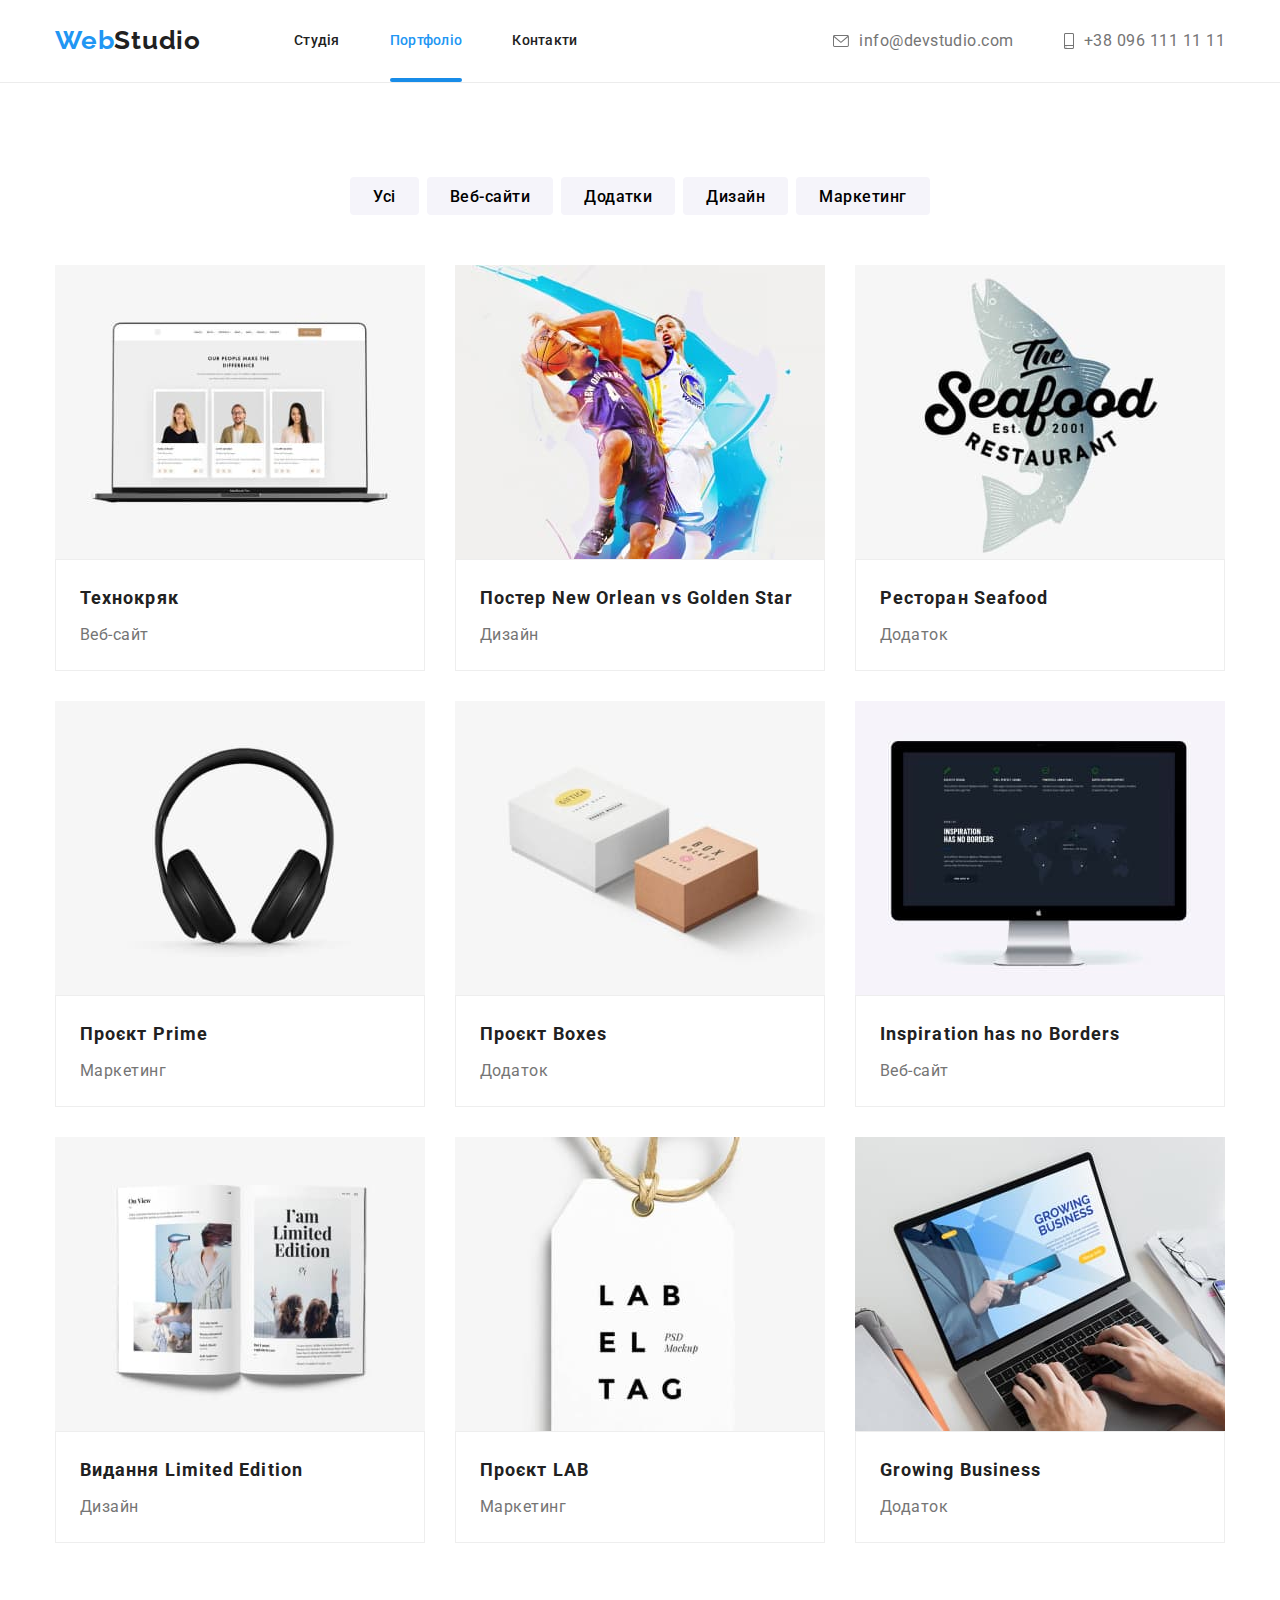
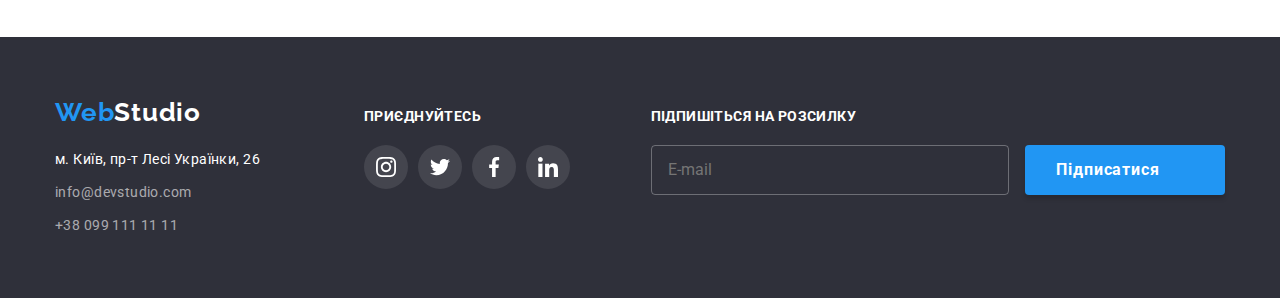
==== portfolio.html @ 950c4575 "Initial commit" ====
<!DOCTYPE html>
<html lang="uk">
<head>
    <meta charset="UTF-8">
    <meta http-equiv="X-UA-Compatible" content="IE=edge">
    <meta name="viewport" content="width=device-width, initial-scale=1.0">
    <title>Портфоліо</title>
    <link rel="preconnect" href="https://fonts.googleapis.com">
    <link rel="preconnect" href="https://fonts.gstatic.com" crossorigin>
    <link href="https://fonts.googleapis.com/css2?family=Raleway:wght@700&family=Roboto:wght@400;500;700;900&display=swap" rel="stylesheet">
    <link rel="stylesheet" href="https://cdn.jsdelivr.net/npm/modern-normalize@1.1.0/modern-normalize.min.css">
    <link rel="stylesheet" href="./styles/style.css">
</head>
<body>

 <!------------------------------------ Шапка сайта --------------------------->
 
  <header class="head-header">
    <div class="container page-header-container">
    <nav class="site-nav">
        <a lang="en" href="./index.html " class="logo link"><span class="web-logo">Web</span>Studio</a>
        <ul class="page-header-container link-hover">
            <li class="menu-item"><a href="./index.html" class="link">Cтудія</a></li>
            <li class="menu-item"><a href="./portfolio.html" class="link current header-link">Портфоліо</a></li>
            <li class="menu-item"><a href="" class="link">Контакти</a></li>
        </ul>
    </nav>
        <ul class="site-address">
            <li class="menu-address"><a class="nav-link link" href="mailto:info@devstudio.com">
            <svg class="address-link-icon" width="16px" height="12px" >
                <use href="./images/sprite.svg#icon-envelope" class="address-img">
                </use>
            </svg> info@devstudio.com
        </a>
            </li>
            <li class="menu-address"><a class="nav-link link" href="tel:+380961111111"><svg class="smartphone-link-icon" width="10px" height="16px" >
                <use href="./images/sprite.svg#icon-smartphone" class="address-img">
                </use>
            </svg>+38 096 111 11 11</a>
        </li>
        </ul>
    </div> 
    </header>
  
  <!----------------------------------- Main panel --------------------------->
<main>
  <section class="section">
  <div class="container">
  <h1 class="visually-hidden">Портфоліо</h1>
  <ul class="button-nav">
    <li>
      <button type="button" class="active-button button-portfolio">Усі</button>
    </li>
    <li>
      <button type="button" class="active-button button-portfolio">Веб-сайти</button>
    </li>
    <li>
      <button type="button" class="active-button button-portfolio">Додатки</button>
    </li>
    <li>
      <button type="button" class="active-button button-portfolio">Дизайн</button>
    </li>
    <li>
      <button type="button" class="active-button button-portfolio">Маркетинг</button>
    </li>
  </ul>
</div>

  <!------------------------------- Main photo ------------------------------>

  <h2 class="visually-hidden">Приклади робіт</h2>
  <div class="container">
  <ul class="main-portfolio">
    <li class="portfolio-item">
      <a href="" class="link portfolio-boks-link">
      <div class="portfolio-wrapper">
      <img src="./images/image/tehnokriak.jpg" alt="сайт" width="370">
      <p class="overlay-portfolio text-overlay">Ресурс пропонує комплексні пропозиції з різним рівнем функціоналу та сервісів. Все це дозволить відвідувачу отримати вичерпні відомості про компанію чи приватну особу.</p>
    </div>
     <div class="portfolio-text-block"> 
      <h3 class="caption-portfolio">Технокряк</h3>
      <p class="paragraph-portfolio">Веб-сайт</p>
    </div>
  </a>
    </li>
    <li class="portfolio-item">
      <a href="" class="link portfolio-boks-link">
      <div class="portfolio-wrapper">
      <img src="./images/image/poster.jpg" alt="постер" width="370">
      <p class="overlay-portfolio text-overlay">Ресурс пропонує комплексні пропозиції з різним рівнем функціоналу та сервісів. Все це дозволить відвідувачу отримати вичерпні відомості про компанію чи приватну особу.</p>
      </div>
      <div class="portfolio-text-block">
      <h3 class="caption-portfolio">Постер New Orlean vs Golden Star</h3>
      <p class="paragraph-portfolio">Дизайн</p>
      </div>
    </a>
    </li>
    <li class="portfolio-item">
      <a href="" class="link portfolio-boks-link">
        <div class="portfolio-wrapper">
      <img src="./images/image/restoran.jpg" alt="баннер ресторану" width="370">
      <p class="overlay-portfolio text-overlay">Ресурс пропонує комплексні пропозиції з різним рівнем функціоналу та сервісів. Все це дозволить відвідувачу отримати вичерпні відомості про компанію чи приватну особу.</p>
    </div>
      <div class="portfolio-text-block">
      <h3 class="caption-portfolio">Ресторан Seafood</h3>
      <p class="paragraph-portfolio">Додаток</p>
      </div>
    </a>
    </li>
    <li class="portfolio-item">
      <a href="" class="link portfolio-boks-link">
        <div class="portfolio-wrapper">
      <img src="./images/image/prime.jpg" alt="навушники" width="370">
      <p class="overlay-portfolio text-overlay">Ресурс пропонує комплексні пропозиції з різним рівнем функціоналу та сервісів. Все це дозволить відвідувачу отримати вичерпні відомості про компанію чи приватну особу.</p>
    </div>
      <div class="portfolio-text-block">
      <h3 class="caption-portfolio">Проєкт Prime</h3>
      <p class="paragraph-portfolio">Маркетинг</p>
      </div>
    </a>
    </li>
    <li class="portfolio-item">
      <a href="" class="link portfolio-boks-link">
        <div class="portfolio-wrapper">
      <img src="./images/image/boxes.jpg" alt="коробки" width="370">
      <p class="overlay-portfolio text-overlay">Ресурс пропонує комплексні пропозиції з різним рівнем функціоналу та сервісів. Все це дозволить відвідувачу отримати вичерпні відомості про компанію чи приватну особу.</p>
    </div>
      <div class="portfolio-text-block">
      <h3 class="caption-portfolio">Проєкт Boxes</h3>
      <p class="paragraph-portfolio">Додаток</p>
      </div>
    </a>
    </li>
    <li class="portfolio-item">
      <a href="" class="link portfolio-boks-link">
        <div class="portfolio-wrapper">
      <img src="./images/image/borders.jpg" alt="монітор" width="370">
      <p class="overlay-portfolio text-overlay">Ресурс пропонує комплексні пропозиції з різним рівнем функціоналу та сервісів. Все це дозволить відвідувачу отримати вичерпні відомості про компанію чи приватну особу.</p>
    </div>
      <div class="portfolio-text-block">
      <h3 class="caption-portfolio">Inspiration has no Borders</h3>
      <p class="paragraph-portfolio">Веб-сайт</p>
      </div>
    </a>
    </li>
    <li class="portfolio-item">
      <a href="" class="link portfolio-boks-link">
        <div class="portfolio-wrapper">
      <img src="./images/image/limited.jpg" alt="книга" width="370">
      <p class="overlay-portfolio text-overlay">Ресурс пропонує комплексні пропозиції з різним рівнем функціоналу та сервісів. Все це дозволить відвідувачу отримати вичерпні відомості про компанію чи приватну особу.</p>
    </div>
      <div class="portfolio-text-block">
      <h3 class="caption-portfolio">Видання Limited Edition</h3>
      <p class="paragraph-portfolio">Дизайн</p>
      </div>
    </a>
    </li>
    <li class="portfolio-item">
      <a href="" class="link portfolio-boks-link">
        <div class="portfolio-wrapper">
      <img src="./images/image/lab.jpg" alt="бірка" width="370">
      <p class="overlay-portfolio text-overlay">Ресурс пропонує комплексні пропозиції з різним рівнем функціоналу та сервісів. Все це дозволить відвідувачу отримати вичерпні відомості про компанію чи приватну особу.</p>
    </div>
      <div class="portfolio-text-block">
      <h3 class="caption-portfolio">Проєкт LAB</h3>
      <p class="paragraph-portfolio">Маркетинг</p>
      </div>
    </a>
    </li>
    <li class="portfolio-item">
      <a href="" class="link portfolio-boks-link">
        <div class="portfolio-wrapper">
      <img src="./images/image/busnes.jpg" alt="ноутбук" width="370">
      <p class="overlay-portfolio text-overlay">Ресурс пропонує комплексні пропозиції з різним рівнем функціоналу та сервісів. Все це дозволить відвідувачу отримати вичерпні відомості про компанію чи приватну особу.</p>
    </div>
      <div class="portfolio-text-block">
      <h3 class="caption-portfolio">Growing Business</h3>
      <p class="paragraph-portfolio">Додаток</p>
      </div>
    </a>
    </li>
  </ul>
</div>

</section>
</main>

    <!---------------------------------- Адресс -------------------------------->

<footer class="footer">
      <div class="container box-web">
      <div>
          <div class="logo-footer">
          <a lang="en" href="./index.html" class="logo link"><span class="web-logo">Web</span><span class="web-logo-foot">Studio</span></a>
          </div>
          <address class="address-nav site-address-foot">
          <ul class="site-address-foot">
          <li class="link-margin"><a href="https://goo.gl/maps/dq6vSJGT3PLLCz8e8" class="link footer-address" target="_blank" rel="noopener noreferrer nofollow"><p class="address-link">м. Київ, пр-т Лесі Українки, 26</p></a></li>
          <li class="link-margin"><a href="mailto:info@devstudio.com" class="footer-address link">info@devstudio.com</a></li>
          <li class="link-margin"><a href="tel:+380991111111" class="footer-address link tel">+38 099 111 11 11</a></li>
          </ul>
          </address>
      </div>
      <div class="footer-links">
          <b class="text-address">Приєднуйтесь</b>
          <ul class="social-list-address list">
              <li class="">
          <a href="" class="social-list-item">
          <svg lang="en" aria-label="instagram icon" class="social-list-icon-footer">
              <use href="./images/sprite.svg#icon-instagram" class="logo-img-team"></use>
          </svg>
          </a>
              </li>
              <li class="">
                  <a href="" class="social-list-item">
          <svg lang="en" aria-label="twitter icon" class="social-list-icon-footer">
              <use href="./images/sprite.svg#icon-twitter" class="logo-img-team"></use>
          </svg>
          </a>
              </li>
              <li class="">
                  <a href="" class="social-list-item">
          <svg lang="en" aria-label="facebook icon" class="social-list-icon-footer">
              <use href="./images/sprite.svg#icon-facebook" class="logo-img-team"></use>
          </svg>
          </a>
              </li>
              <li class="">
                  <a href="" class="social-list-item">
          <svg lang="en" aria-label="linkedin icon" class="social-list-icon-footer">
              <use href="./images/sprite.svg#icon-linkedin" class="logo-img-team"></use>
          </svg>
          </a>
              </li>
          </ul>
      </div>
      <div class="footer-form-div">
        <form class="footer-form">
            <b class="text-address">Підпишіться на розсилку</b>
            <div class="button-foot-icon">
                <label>
                    <input class="footer-input" type="email" placeholder="E-mail" required>
                </label>
                <button class="button-foot-submit" type="submit">Підписатися
                <svg class="telegram-icon" width="24px" height="24px">
                    <use href="./images/sprite.svg#icon-icon-send"></use>
                </svg>
                </button>
            </div>  
        </form>
      </div>
      </div>
</footer>
</body>
</html>
---- styles/style.css ----
:root {
    --primary-text-color: #212121 ;
    --title-text-color: #212121;
    --secondary-text-color: #757575;
    --acent-color: #2196F3;
    --primary-white-color: #FFFFFF;
    --primary-bg-color: #2F303A;
    --secondary-bg-color: #F5F4FA;
    --main-bg-color: #FFFFFF;
    --button-main-color: #188CE8;
    --logo-main-color: black;
    --line-bg-color: #ECECEC;
    --timing-animation: cubic-bezier(0.4, 0, 0.2, 1);
}
html {
    box-sizing: border-box;
}
*, *::before, *::after {
    box-sizing: inherit;
}
body {
    font-family: 'Roboto', sans-serif;
    /* font-size: 14px; */
    letter-spacing: 0.03em;
    background-color: var(--primary-white-color);
    color: var(--primary-text-color) ;
}
h1, h2, h3, h4, p {
    margin-top: 0;
    margin-bottom: 0;
}
ul, ol {
    margin-top: 0;
    margin-bottom: 0;
    margin-left: 0;  
    padding-inline-start: 0;
}

img {
    display: block;
}
button {cursor: pointer;
    opacity: 1;
    visibility: visible;
    pointer-events: auto;
}

.logo {
    color: var(--logo-main-color);
    font-family: 'Raleway';
    font-weight: 700;
    font-size: 26px;
    line-height: 1.19;
    letter-spacing: 0.03em;
    margin-right: 93px;
    padding-top: 24px;
    padding-bottom: 25px;
}
.web-logo {
    color: var(--acent-color);
}
/*============================ Разметка сайта ============================*/
.container {
    margin-left: auto;
    margin-right: auto;
    width: 1200px;
    padding-left: 15px;
    padding-right: 15px;
}
.page-header-container {
    display: flex;
    align-items: center;
    gap: 50px;
}
.page-header-bg {
    background-color: var(--primary-white-color);
}

.menu-item {
    display: flex;
    position: relative;
    color: var(--primary-text-color);
    font-weight: 500;
    font-size: 14px;
    line-height: 1.14;
    letter-spacing: 0.02em;
    align-items: center;
    margin-left: auto;

}
.menu-item .link {
    padding-top: 32px;
    padding-bottom: 32px;
}

/*============================ Навигация сайта ============================*/
.site-nav a
{
color: var(--primary-text-color);
}
.site-nav {
    display: flex;
}
.site-address {
    display: flex;
    column-gap: 50px;
    margin-left: auto;
}
.site-address-foot {
    display: inline-block;
    margin-left: auto;
    padding-left: auto; 

}
.site-nav .link.current {
color: var(--acent-color);
}
.site-address a 
{ color: var(--secondary-text-color);}

.header-link::after {
    content: '';
    position: absolute;
   bottom: -1px;
   left: 0;
   display: block;
   width: 100%;
   height: 4px;
    background-color: #188CE8;
    border-radius: 2px;
}

.link-hover .link:hover, 
.link-hover .link:focus 
{
    color: var(--acent-color);
    transition: 250ms var(--timing-animation);
}


.site-address .link:hover,
.site-address .link:focus
{
    color: var(--acent-color);
    transition: 250ms var(--timing-animation);
}

.footer-address:hover,
.footer-address:focus {
    color: var(--acent-color);
    transition: 250ms var(--timing-animation);
}

.address a
{
color: var(--primary-text-color);
}

ul {list-style: none;}
.link {text-decoration: none;}

.menu-address .link {
    display: flex;
    padding-top: 32px;
    padding-bottom: 32px;
}
.head-header {
    border-bottom: 1px solid #ECECEC;
}
/*============================ Кнопки ============================*/
.modal-button {
    font-family: 'Roboto';
    font-weight: 700;
    font-size: 16px;
    line-height: 1.87;
    display: inline-block;
    min-width: 216px;
    margin-top: 30px;
    padding: 10px 32px;
    align-items: center;
    text-align: center;
    letter-spacing: 0.06em;
    color: var(--primary-white-color);
    background-color: var(--acent-color);
    box-shadow: 0px 4px 4px rgba(0, 0, 0, 0.15);
    border-radius: 4px;
    border: 1px solid transparent;
}
.modal-button:hover,
.modal-button:focus {
    background-color: var(--button-main-color);
    transition: 250ms var(--timing-animation);
}
.active-button {
    font-family: 'Roboto';
    font-weight: 500;
    font-size: 16px;
    line-height: 1.62;
    text-align: center;
    letter-spacing: 0.03em;
    padding: 6px 22px;
    max-height: 38px;
    left: 846px;
    top: 174px;
    background: var(--secondary-bg-color);
    border-radius: 4px;
    border: 1px solid transparent;
    }
.button-portfolio:hover ,
.button-portfolio:focus {
    box-shadow: 0px 2px 2px 0px rgba(0, 0, 0, 0.12), 0px 1px 2px 0px rgba(0, 0, 0, 0.08);
    
    
    transition: 250ms var(--timing-animation);
}

.active-button:hover,
.active-button:focus {
    background-color: var(--acent-color);
    color: var(--primary-white-color);
    transition: 250ms var(--timing-animation);
}
.button-nav {
    display: flex;
    gap: 8px;
    justify-content: center;
    margin-bottom: 50px;
}

/*============================ main ============================*/
.main-text {
    width: 696px;
    margin-left: auto;
    margin-right: auto;
    font-weight: 900;
    font-size: 44px;
    line-height: 1.36;
    text-align: center;
    letter-spacing: 0.06em;
    text-transform: uppercase;
    color: var(--primary-white-color);
}
.overlay {
    max-width: 1600px;
    height: 600px;
    margin-left: auto;
    margin-right: auto;
    background-color: var(--primary-bg-color);
    background-image: linear-gradient( to right, rgba(47, 48, 58, 0.4), rgba(47, 48, 58, 0.4)), url(../images/imghead.jpg);
    background-repeat: no-repeat;
    background-position: center;
    background-size: cover;
}
.list-item::before {
    display: block;
    content: '';
    height: 120px;
    background-color: var(--secondary-bg-color);
    background-size: contain;
    background-repeat: no-repeat;
    background-position: center;
    margin-bottom: 30px;
    background-size: 70px, 70px;
}
.list-item:nth-child(1)::before {
    background-image: url(../images/antenna.svg);
}
.list-item:nth-child(2)::before {
    background-image: url(../images/Vector.svg);
}
.list-item:nth-child(3)::before {
    background-image: url(../images/diagram.svg);
}
.list-item:nth-child(4)::before {
    background-image: url(../images/astronaut.svg);
}

.icon-clients {
    display: flex;
    gap: 30px;
}
.clients-block-link {
    display: flex;
    width: 170px;
    height: 92px;
    border-radius: 4px;
    align-items: center;
    justify-content: center;
    width: 100%;
    height: 100%;
    fill: #AFB1B8;
}

.clients-block {
    display: flex;
    align-items: center;
    justify-content: center;
    width: 170px;
    height: 92px;
    border: 1px solid #AFB1B8;
    border-radius: 4px;
    transition: border-color 250ms var(--timing-animation);

}
.social-list-item:hover,
.social-list-item:focus {
    background-color: var(--acent-color);
    transition: 250ms var(--timing-animation);
}
/*============================ icon ============================*/
.social-list {
    display: flex;
    justify-content: center;
    column-gap: 10px;
    margin-bottom: 30px;
}
.social-list-link {
    display: flex;
    align-items: center;
    justify-content: center;
    width: 44px;
    height: 44px;
    border-radius: 50%;
}
.social-list-item {
    display: flex;
    align-items: center;
    justify-content: center;
    width: 44px;
    height: 44px;
    border-radius: 50%;
    background-color: rgba(255, 255, 255, 0.1);
}
.social-list-icon {
   width: 20px;
   height: 20px;  
   fill: #AFB1B8;
}
.social-list-icon-footer {
    width: 20px;
   height: 20px;  
   fill: var(--primary-white-color);
}
.social-list-address {
    display: flex;
    justify-content: center;
    column-gap: 10px;
}

.social-list-link:hover,
.social-list-link:focus {
    background-color: var(--acent-color);
    transition: 250ms var(--timing-animation);
}
.social-list-link:hover .social-list-icon,
.social-list-link:focus .social-list-icon {
    fill: var(--primary-white-color);
    transition: 250ms var(--timing-animation);
}
.clients-block-link:hover .clients-block-icon,
.clients-block-link:focus .clients-block-icon {
    fill: var(--acent-color);
    transition: 250ms var(--timing-animation);
}
.clients-block:hover,
.clients-block:focus {
    border-color: var(--acent-color);
    transition: 250ms var(--timing-animation);
}
.nav-link {
    display: flex;
    align-items: center;
    color: #757575;  
}
.address-link-icon {
    width: 16px;
    height: 12px;
    margin-right: 10px;
    fill: currentColor;
    }
.smartphone-link-icon {
    width: 10px;
    height: 16px;
    margin-right: 10px;
    fill: currentColor; 
}
.footer-links {
    margin-left: 70px;
}
.text-address {
    color: var(--primary-white-color);
    line-height: 16.41px;
    font-size: 14px;
    display: block;
    letter-spacing: 0.03em;
    text-transform: uppercase;
    margin-bottom: 20px;
}
.box-web {
    display: flex;
    align-items: baseline;
}
/* ============================ */
.main-header {
    text-align: center;
    background-color: var(--primary-bg-color);
    padding-top: 200px;
    padding-bottom: 200px;
}

.main-work {
    font-size: 36px;
    line-height: 1.16;
    text-align: center;
    letter-spacing: 0.03em;
    color: var(--primary-text-color);
    margin-bottom: 50px;
}
.section {
    padding-top: 94px;
    padding-bottom: 94px;
}
.working-section {
    padding-top: 0px;
}


/*============================ Преимущества / Portfolio ============================*/
.visually-hidden {
    position: absolute;
      white-space: nowrap;
      width: 1px;
      height: 1px;
      overflow: hidden;
      border: 0;
      padding: 0;
      clip: rect(0 0 0 0);
      clip-path: inset(50%);
      margin: -1px;
  }
.caption-main {
    font-weight: 700;
    font-size: 14px;
    line-height: 1.14;
    letter-spacing: 0.03em;
    text-transform: uppercase;
    color: var(--primary-text-color);
    margin-bottom: 10px;
}
.caption-portfolio {
    font-weight: 700;
    font-size: 18px;
    line-height: 2;
    letter-spacing: 0.06em;
    color: var(--primary-text-color);
    margin-bottom: 4px;
}
.portfolio-item {
    background: var(--primary-white-color);
}
.portfolio-text-block {
    padding-top: 20px;
    padding-bottom: 20px;
    padding-left: 24px;
    border: 1px solid #EEEEEE;
}
.portfolio-boks-link {
    display: block;
    width: 100%;
}
.portfolio-boks-link:hover ,
.portfolio-boks-link:focus {
    box-shadow: 0px 4px 4px rgba(0, 0, 0, 0.25);
    transition: 250ms cubic-bezier(0.4, 0, 0.2, 1);
}
/*============================ Paragraph ============================*/
.paragraph {
    font-size: 14px;
    line-height: 1.71;
    letter-spacing: 0.03em;
    color: var(--secondary-text-color);
}
.paragraph-team {
    font-size: 16px;
    line-height: 1.18;
    text-align: center;
    letter-spacing: 0.03em;
    color: var(--secondary-text-color);
    margin-bottom: 16px;
    font-weight: 400;
    font-size: 16px;
    line-height: 1.19;
    text-align: center;
}
.paragraph-portfolio {
    font-size: 16px;
    line-height: 1.87;
    letter-spacing: 0.03em;
    color: var(--secondary-text-color);
}
/*============================ team ============================*/
.main-team {
    background-color: var(--secondary-bg-color);   
}
 
.team {
    font-weight: 700;
    font-size: 36px;
    line-height: 1.16;
    text-align: center;
    letter-spacing: 0.03em;
    color: var(--primary-text-color);
    margin-bottom: 50px;
    }
.clients {
    font-weight: 700;
    font-size: 36px;
    line-height: 1.17;
    text-align: center;
    margin-bottom: 50px;
    color: var(--title-text-color);
}

/*============================ Наша команда  ============================*/

.frame-link {
    background: var(--main-bg-color);
    box-shadow: 0px 1px 3px rgba(0, 0, 0, 0.12), 0px 1px 1px rgba(0, 0, 0, 0.14), 0px 2px 1px rgba(0, 0, 0, 0.2);
    border-radius: 0px 0px 4px 4px;
}
    
.team-staff-igor {
    font-weight: 500;
    font-size: 16px;
    line-height: 1.18;
    text-align: center;
    letter-spacing: 0.03em;

    color: var(--primary-text-color);
    background: var(--primary-white-color);
}
.team-item {
    font-weight: 500;
    font-size: 16px;
    line-height: 1.19;
    text-align: center;
    margin-bottom: 10px;
    margin-top: 30px;
    
    color: var(--primary-text-color);
    background: var(--primary-white-color); 
}

/*============================ Футер ============================*/
.logo-footer {
    margin-left: auto;
    padding-inline-start: 0;
    margin-bottom: 20px;
}
.footer {
    background: var(--primary-bg-color);
    padding-top: 60px;
    padding-bottom: 60px;
}
.web-logo-foot {
    color: var(--primary-white-color)
}
.address-link {
    font-size: 14px;
    line-height: 1.71;
    letter-spacing: 0.03em;
    color: var(--primary-white-color);
}
.footer-address {
    display: inline-block;
    font-style: normal;
    font-weight: 400;
    font-size: 14px;
    line-height: 1.71;
    letter-spacing: 0.03em;
    color: rgba(255, 255, 255, 0.6);  
    margin-left: auto;
}
.address {
    margin-left: auto;
    padding-left: 0;
}
.link-margin:not(:last-child) {
    margin-bottom: 9px;

}
 /* ============================ flex ===============================*/
 .team-list {
    display: flex;
    column-gap: 30px;
    justify-content: center;
}
.work-list {
    display: flex;
    column-gap: 30px;
    justify-content: center;
}
.work-list-img {
    position: relative;
}
.work-list-bar {
    display: flex;
    position: absolute;
    justify-content: center;
    align-items: center;
    overflow: hidden;
    transform: translate(-50%);
    bottom: 0;
    left: 50%;
    width: 370px;
    height: 70px;
    background-color: rgba(47, 48, 58, 0.8);
}
.text-address-bar {
    color: var(--primary-white-color);
    line-height: 16.41px;
    font-size: 14px;
    display: block;
    letter-spacing: 0.03em;
    text-transform: uppercase;
    top: 50%;
    left: 50%;
}
.main-flex {
    display: flex;
    column-gap: 30px;
    justify-content: center; 
    flex-basis: calc((100%-90px) / 4);
}
.main-portfolio {
    display: flex;
    flex-wrap: wrap;
    padding-left: 0%;
    flex-basis: calc((100%-180px) / 9);
    gap: 30px;
}

/* animation */
.portfolio-wrapper {
    position: relative;
    overflow: hidden;

}
.overlay-portfolio {
    position: absolute;
    top: 0;
    left: 0;
    width: 100%;
    height: 100%;
    color: var(--primary-white-color);
    background-color: rgba(33, 150, 243, 0.9);
    padding: 10px;
    line-height: 1,2;
    overflow: auto;
    transform: translateY(100%);
    transition: transform 250ms linear;

}
.text-overlay {
    display: block;
    font-size: 18px;
    line-height: 1.55;
    letter-spacing: 0.03em;
    padding-top: 63px;
    padding-left: 24px;
    padding-right: 24px;
}
.portfolio-boks-link:hover .overlay-portfolio,
.portfolio-boks-link:focus .overlay-portfolio {
    transform: translateY(0%);
}
.backdrop {
    position: fixed;
    top: 0;
    left: 0;
    z-index: 100;
    width: 100%;
    height: 100%;
    background-color: rgba(0, 0, 0, 0.2);

    opacity: 1;
    visibility: visible;
    pointer-events: auto;
    transition: opacity 250ms ease, visibility 250ms ease;
}
.modal {
    position: absolute;
    padding: 40px;
    top: 50%;
    left: 50%;
    transform: translate(-50%, -50%);
    width: 528px;
    height: 580px;
    background-color: var(--primary-white-color);
    border-radius: 4px;
    border: 1px rgba(0, 0, 0, 0.1);
    box-shadow: 0px 2px 1px 0px rgba(0, 0, 0, 0.02), 0px 1px 1px 0px rgba(0, 0, 0, 0.14);
}
.modal-close-btn {
    position: absolute;
    top: 8px;
    right: 8px;
    display: flex;
    align-items: center;
    justify-content: center;
    width: 30px;
    height: 30px;
    border-radius: 50%;
    background-color: transparent;
    border: 1px solid rgba(0, 0, 0, 0.1);
    padding: 0;
}
.backdrop.is-hidden {
    opacity: 0;
    visibility: hidden;
    pointer-events: none;
}
.modal-input {
    width: 100%;
    height: 40px;
    border: 1px solid rgba(33, 33, 33, 0.2);
    border-radius: 4px;
    padding-left: 42px;
    transition: 250ms var(--timing-animation);
    cursor: pointer;
}
.modal-input:focus {
    outline: none;
    border-color: var(--acent-color);
}
.modal-input:focus +.icon-position {
    fill: var(--acent-color);
}
.modal-form {
    display: flex;
    flex-direction: column;
}
.modal-button-range {
    text-align: center;
}
.modal-button-data {
    font-family: 'Roboto';
    font-weight: 700;
    font-size: 16px;
    line-height: 1.87;
    display: inline-flex;
    min-width: 200px;
    margin-top: 30px;
    padding: 10px 52px;
    align-items: center;
    justify-content: center;
    letter-spacing: 0.06em;
    color: var(--primary-white-color);
    background-color: var(--acent-color);
    box-shadow: 0px 4px 4px rgba(0, 0, 0, 0.15);
    border-radius: 4px;
    border: 1px solid transparent;
}
.modal-button-data:hover,
.modal-button-data:focus {
    background-color: var(--button-main-color);
    transition: 250ms var(--timing-animation);
}

.contact-form-message {
    display: block;
    width: 100%;
    height: 120px;
    padding: 15px;
    margin-bottom: 20px;
    resize: none;
    outline: none;
    margin: 0;
    border: 1px solid rgba(33, 33, 33, 0.2);
    border-radius: 4px;
    cursor: pointer;
    transition: 250ms var(--timing-animation);
    font-family: Roboto;
    font-size: 12px;
    font-weight: 400;
    line-height: 14px;
    letter-spacing: 0.01em;
    text-align: left;
}
.contact-form-message:focus {
    outline: none;
    border-color: var(--acent-color);
}
.contact-form-message::placeholder {
    font-family: Roboto;
    font-size: 12px;
    font-weight: 400;
    line-height: 14px;
    letter-spacing: 0.01em;
    text-align: left;
    color: rgba(117, 117, 117, 0.5)    
}
.form {
    display: inline-block;
}

.text-form {
    font-family: Roboto;
    font-size: 12px;
    font-weight: 400;
    line-height: 14px;
    letter-spacing: 0.01em;
    text-align: left;
    color: rgba(117, 117, 117, 1);

}
.text-form-name {
display: block;
margin-top: 10px;
margin-bottom: 4px;
}
.form-main-text {
text-align: center;
margin-bottom: 2px;
font-family: Roboto;
font-size: 20px;
font-weight: 700;
line-height: 23px;
letter-spacing: 0.03em;
}
.registr-on {
    display: inline-block;
    font-family: Roboto;
font-size: 14px;
font-weight: 400;
line-height: 24px;
letter-spacing: 0.03em;
text-align: left;
color: rgba(117, 117, 117, 1);
}
.icon-container {
    position: relative;
    display: block;
}
.icon-position {
    position: absolute;
    display: block;
    bottom: 11px;
    left: 14px;
    transition: 250ms var(--timing-animation);
}
.modal-close-icon:hover,
.modal-close-icon:focus {
    fill: var(--acent-color);
    transition: 250ms var(--timing-animation);
}

.footer-input {
    position: relative;
    width: 358px;
    height: 50px;
    border: 1px solid rgba(255, 255, 255, 0.3);
    border-radius: 4px;
    padding-left: 16px;
    transition: 250ms var(--timing-animation);
    cursor: pointer;
    background-color: transparent;
    color: var(--primary-white-color);
}

.footer-input:checked {
    border: none;
}
.button-foot-submit {
    display: inline-flex;
    align-items: center;
    justify-content: center;
    min-width: 200px;
    height: 50px;
    padding: 10px 28px;
    margin-left: 12px;
    fill: currentColor;
    font-weight: 700;
    font-size: 16px;
    line-height: 1.88;
    text-align: center;
    letter-spacing: 0.06em;
    cursor: pointer;
    letter-spacing: 0.06em;
    color: var(--primary-white-color);
    background-color: rgba(33, 150, 243, 1);
    box-shadow: 0px 4px 4px rgba(0, 0, 0, 0.15);
    border-radius: 4px;
    border: 1px solid transparent;
}

.button-foot-submit:hover,
.button-foot-submit:focus {
    background-color: var(--button-main-color);
    transition: 250ms var(--timing-animation);
}
.telegram-icon {
   margin-left: 10px;
}

.footer-form-div {
    margin-left: auto;
    /* justify-content: space-between; */
}
.svg-modal {
    /* display: flex;
    align-items: center;
    justify-content: center; */
    padding-left: 3px;
    padding-top: 4px;
    margin-right: 9px;
    width: 16px;
    height: 15px;
    border: 2px solid #212121;
    border-radius: 3px;
    fill: transparent;
    cursor: pointer;
}
.registr-on-position {
    display: flex;
    align-items: center;
    margin-left: 9px;
    margin-top: 20px;
    font-weight: 400;
    line-height: 1.7;
    color: var(--secondary-text-color);

}
.checkbox {
    position: absolute;
}
.modal-form-own-checkbox {
   display: none;
}
.documents {
font-family: Roboto;
font-size: 14px;
font-weight: 400;
line-height: 24px;
letter-spacing: 0.03em;
text-align: left;
   color: rgba(33, 150, 243, 1);
}
.modal-form-icon {
    /* display: flex;
    align-items: center;
    justify-content: center; */
    fill: var(--primary-white-color);
   
}
.checkbox:checked + .svg-modal {
    background-color: var(--acent-color);
    border: none;
}
.checkbox:checked + .svg-modal .modal-form-own-checkbox {
   border: none;
   display: block;
}
/* .checkbox:focus + .svg-modal  {
    box-shadow: 0 0 0 2px rgba(0, 0, 0, 0.5);
} */
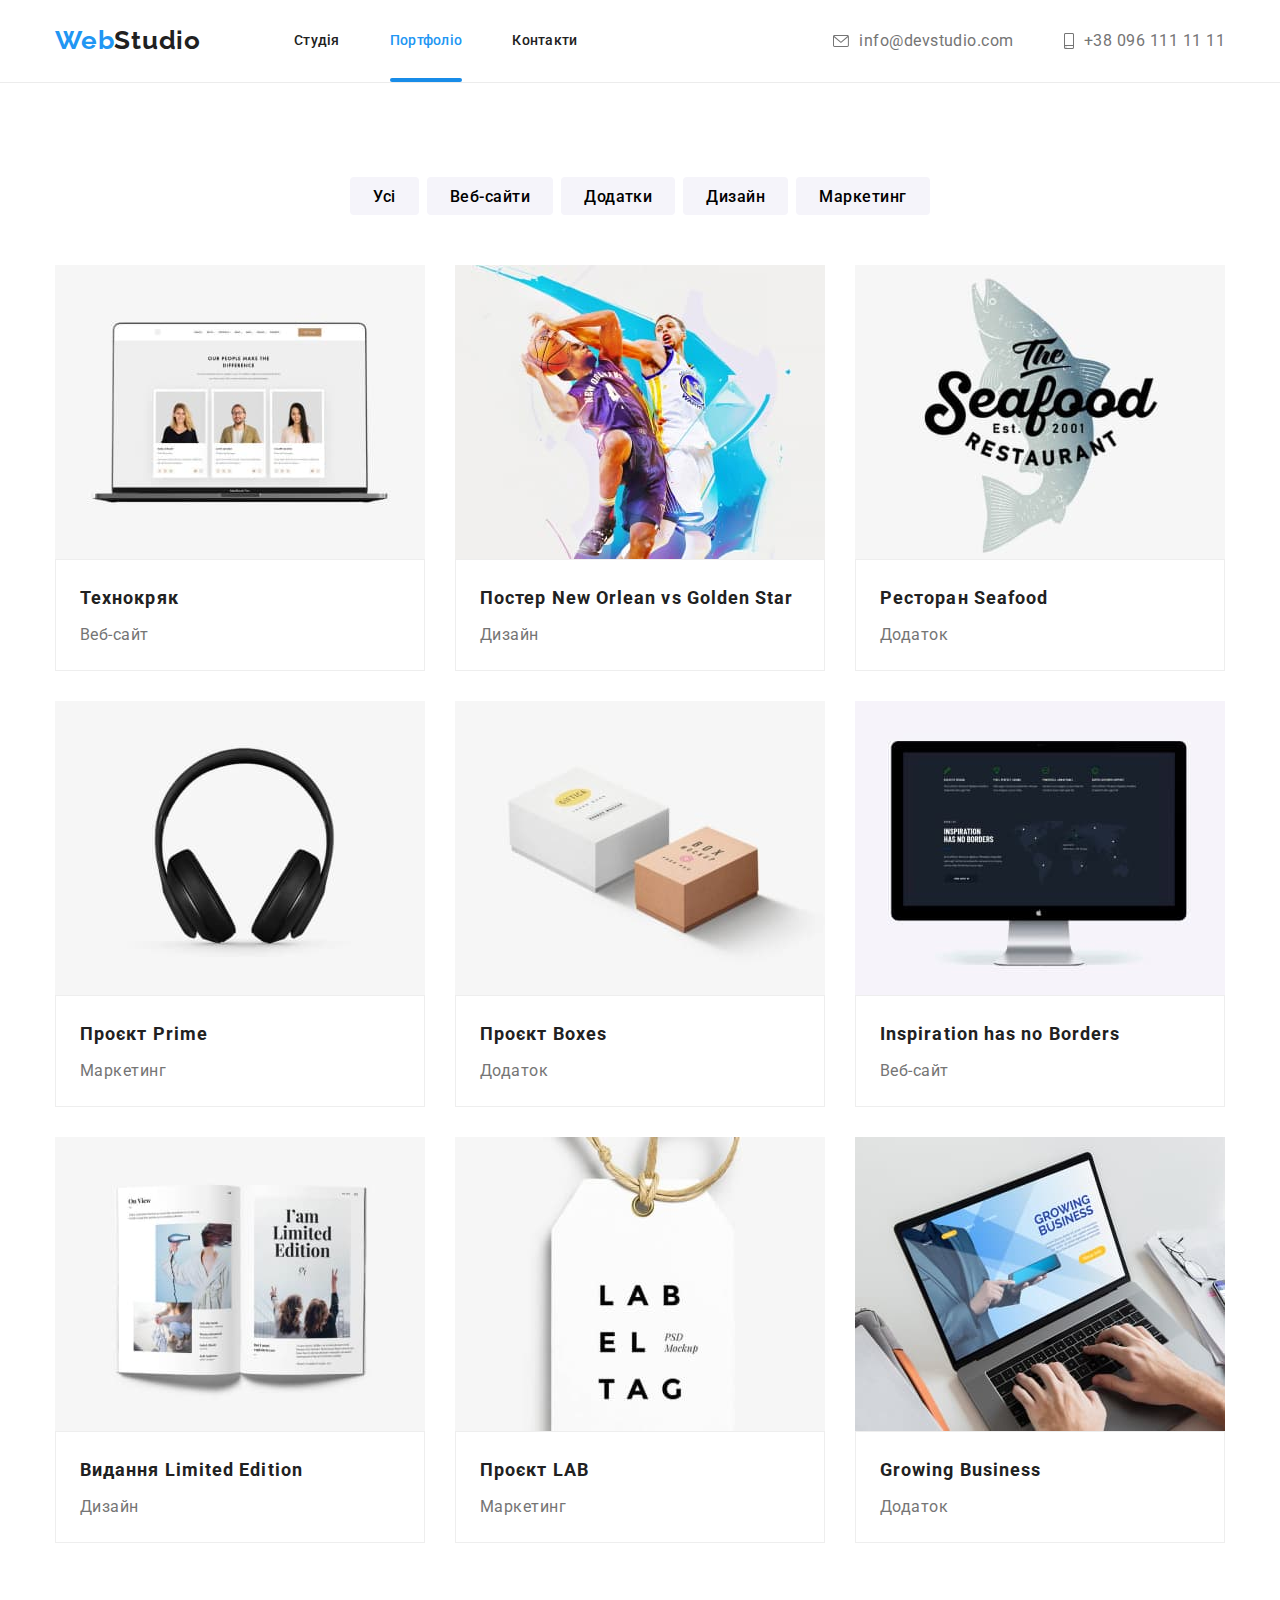
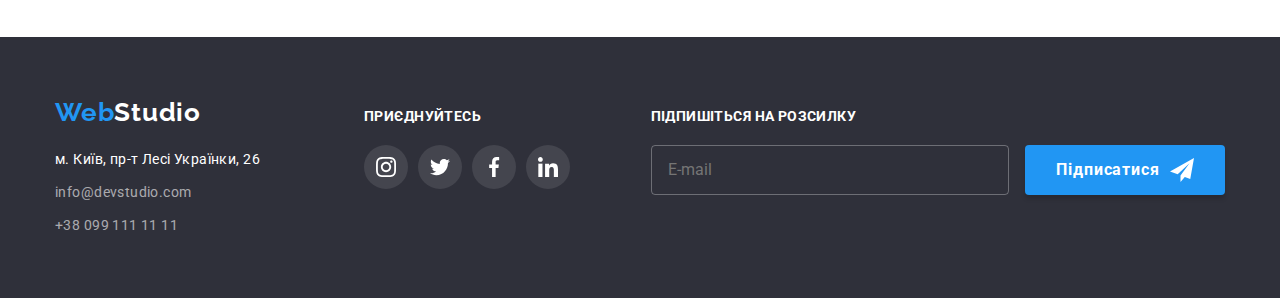
==== commit f1839ff4: "scss" ====
--- a/portfolio.html
+++ b/portfolio.html
@@ -10,6 +10,7 @@
     <link href="https://fonts.googleapis.com/css2?family=Raleway:wght@700&family=Roboto:wght@400;500;700;900&display=swap" rel="stylesheet">
     <link rel="stylesheet" href="https://cdn.jsdelivr.net/npm/modern-normalize@1.1.0/modern-normalize.min.css">
     <link rel="stylesheet" href="./styles/style.css">
+    <link rel="stylesheet" href="./css/main.min.css">
 </head>
 <body>
 
--- a/styles/style.css
+++ b/styles/style.css
@@ -1,49 +1,11 @@
-:root {
-    --primary-text-color: #212121 ;
-    --title-text-color: #212121;
-    --secondary-text-color: #757575;
-    --acent-color: #2196F3;
-    --primary-white-color: #FFFFFF;
-    --primary-bg-color: #2F303A;
-    --secondary-bg-color: #F5F4FA;
-    --main-bg-color: #FFFFFF;
-    --button-main-color: #188CE8;
-    --logo-main-color: black;
-    --line-bg-color: #ECECEC;
-    --timing-animation: cubic-bezier(0.4, 0, 0.2, 1);
-}
+
 html {
     box-sizing: border-box;
 }
 *, *::before, *::after {
     box-sizing: inherit;
 }
-body {
-    font-family: 'Roboto', sans-serif;
-    /* font-size: 14px; */
-    letter-spacing: 0.03em;
-    background-color: var(--primary-white-color);
-    color: var(--primary-text-color) ;
-}
-h1, h2, h3, h4, p {
-    margin-top: 0;
-    margin-bottom: 0;
-}
-ul, ol {
-    margin-top: 0;
-    margin-bottom: 0;
-    margin-left: 0;  
-    padding-inline-start: 0;
-}
-
-img {
-    display: block;
-}
-button {cursor: pointer;
-    opacity: 1;
-    visibility: visible;
-    pointer-events: auto;
-}
+
 
 .logo {
     color: var(--logo-main-color);
@@ -60,13 +22,7 @@
     color: var(--acent-color);
 }
 /*============================ Разметка сайта ============================*/
-.container {
-    margin-left: auto;
-    margin-right: auto;
-    width: 1200px;
-    padding-left: 15px;
-    padding-right: 15px;
-}
+
 .page-header-container {
     display: flex;
     align-items: center;
@@ -156,8 +112,7 @@
 color: var(--primary-text-color);
 }
 
-ul {list-style: none;}
-.link {text-decoration: none;}
+
 
 .menu-address .link {
     display: flex;
@@ -168,64 +123,7 @@
     border-bottom: 1px solid #ECECEC;
 }
 /*============================ Кнопки ============================*/
-.modal-button {
-    font-family: 'Roboto';
-    font-weight: 700;
-    font-size: 16px;
-    line-height: 1.87;
-    display: inline-block;
-    min-width: 216px;
-    margin-top: 30px;
-    padding: 10px 32px;
-    align-items: center;
-    text-align: center;
-    letter-spacing: 0.06em;
-    color: var(--primary-white-color);
-    background-color: var(--acent-color);
-    box-shadow: 0px 4px 4px rgba(0, 0, 0, 0.15);
-    border-radius: 4px;
-    border: 1px solid transparent;
-}
-.modal-button:hover,
-.modal-button:focus {
-    background-color: var(--button-main-color);
-    transition: 250ms var(--timing-animation);
-}
-.active-button {
-    font-family: 'Roboto';
-    font-weight: 500;
-    font-size: 16px;
-    line-height: 1.62;
-    text-align: center;
-    letter-spacing: 0.03em;
-    padding: 6px 22px;
-    max-height: 38px;
-    left: 846px;
-    top: 174px;
-    background: var(--secondary-bg-color);
-    border-radius: 4px;
-    border: 1px solid transparent;
-    }
-.button-portfolio:hover ,
-.button-portfolio:focus {
-    box-shadow: 0px 2px 2px 0px rgba(0, 0, 0, 0.12), 0px 1px 2px 0px rgba(0, 0, 0, 0.08);
-    
-    
-    transition: 250ms var(--timing-animation);
-}
-
-.active-button:hover,
-.active-button:focus {
-    background-color: var(--acent-color);
-    color: var(--primary-white-color);
-    transition: 250ms var(--timing-animation);
-}
-.button-nav {
-    display: flex;
-    gap: 8px;
-    justify-content: center;
-    margin-bottom: 50px;
-}
+
 
 /*============================ main ============================*/
 .main-text {
@@ -416,28 +314,14 @@
     color: var(--primary-text-color);
     margin-bottom: 50px;
 }
-.section {
-    padding-top: 94px;
-    padding-bottom: 94px;
-}
+
 .working-section {
     padding-top: 0px;
 }
 
 
 /*============================ Преимущества / Portfolio ============================*/
-.visually-hidden {
-    position: absolute;
-      white-space: nowrap;
-      width: 1px;
-      height: 1px;
-      overflow: hidden;
-      border: 0;
-      padding: 0;
-      clip: rect(0 0 0 0);
-      clip-path: inset(50%);
-      margin: -1px;
-  }
+
 .caption-main {
     font-weight: 700;
     font-size: 14px;
@@ -701,20 +585,7 @@
     border: 1px rgba(0, 0, 0, 0.1);
     box-shadow: 0px 2px 1px 0px rgba(0, 0, 0, 0.02), 0px 1px 1px 0px rgba(0, 0, 0, 0.14);
 }
-.modal-close-btn {
-    position: absolute;
-    top: 8px;
-    right: 8px;
-    display: flex;
-    align-items: center;
-    justify-content: center;
-    width: 30px;
-    height: 30px;
-    border-radius: 50%;
-    background-color: transparent;
-    border: 1px solid rgba(0, 0, 0, 0.1);
-    padding: 0;
-}
+
 .backdrop.is-hidden {
     opacity: 0;
     visibility: hidden;
@@ -740,32 +611,7 @@
     display: flex;
     flex-direction: column;
 }
-.modal-button-range {
-    text-align: center;
-}
-.modal-button-data {
-    font-family: 'Roboto';
-    font-weight: 700;
-    font-size: 16px;
-    line-height: 1.87;
-    display: inline-flex;
-    min-width: 200px;
-    margin-top: 30px;
-    padding: 10px 52px;
-    align-items: center;
-    justify-content: center;
-    letter-spacing: 0.06em;
-    color: var(--primary-white-color);
-    background-color: var(--acent-color);
-    box-shadow: 0px 4px 4px rgba(0, 0, 0, 0.15);
-    border-radius: 4px;
-    border: 1px solid transparent;
-}
-.modal-button-data:hover,
-.modal-button-data:focus {
-    background-color: var(--button-main-color);
-    transition: 250ms var(--timing-animation);
-}
+
 
 .contact-form-message {
     display: block;
@@ -871,46 +717,12 @@
 .footer-input:checked {
     border: none;
 }
-.button-foot-submit {
-    display: inline-flex;
-    align-items: center;
-    justify-content: center;
-    min-width: 200px;
-    height: 50px;
-    padding: 10px 28px;
-    margin-left: 12px;
-    fill: currentColor;
-    font-weight: 700;
-    font-size: 16px;
-    line-height: 1.88;
-    text-align: center;
-    letter-spacing: 0.06em;
-    cursor: pointer;
-    letter-spacing: 0.06em;
-    color: var(--primary-white-color);
-    background-color: rgba(33, 150, 243, 1);
-    box-shadow: 0px 4px 4px rgba(0, 0, 0, 0.15);
-    border-radius: 4px;
-    border: 1px solid transparent;
-}
-
-.button-foot-submit:hover,
-.button-foot-submit:focus {
-    background-color: var(--button-main-color);
-    transition: 250ms var(--timing-animation);
-}
-.telegram-icon {
-   margin-left: 10px;
-}
+
 
 .footer-form-div {
     margin-left: auto;
-    /* justify-content: space-between; */
 }
 .svg-modal {
-    /* display: flex;
-    align-items: center;
-    justify-content: center; */
     padding-left: 3px;
     padding-top: 4px;
     margin-right: 9px;
@@ -947,9 +759,6 @@
    color: rgba(33, 150, 243, 1);
 }
 .modal-form-icon {
-    /* display: flex;
-    align-items: center;
-    justify-content: center; */
     fill: var(--primary-white-color);
    
 }
--- a/css/main.min.css
+++ b/css/main.min.css
@@ -0,0 +1 @@
+:root{--primary-text-color: #212121 ;--title-text-color: #212121;--secondary-text-color: #757575;--acent-color: #2196F3;--primary-white-color: #FFFFFF;--primary-bg-color: #2F303A;--secondary-bg-color: #F5F4FA;--main-bg-color: #FFFFFF;--button-main-color: #188CE8;--logo-main-color: black;--line-bg-color: #ECECEC;--timing-animation: cubic-bezier(0.4, 0, 0.2, 1)}.visually-hidden{position:absolute;white-space:nowrap;width:1px;height:1px;overflow:hidden;border:0;padding:0;clip:rect(0 0 0 0);clip-path:inset(50%);margin:-1px}body{font-family:"Roboto",sans-serif;letter-spacing:.03em;background-color:var(--primary-white-color);color:var(--primary-text-color)}h1,h2,h3,h4,p{margin-top:0;margin-bottom:0}ul,ol{margin-top:0;margin-bottom:0;margin-left:0;padding-inline-start:0}img{display:block}button{cursor:pointer;opacity:1;visibility:visible;pointer-events:auto}ul{list-style:none}.link{text-decoration:none}.section{padding-top:94px;padding-bottom:94px}.container{margin-left:auto;margin-right:auto;width:1200px;padding-left:15px;padding-right:15px}.modal-button{font-family:"Roboto";font-weight:700;font-size:16px;line-height:1.87;display:inline-block;min-width:216px;margin-top:30px;padding:10px 32px;align-items:center;text-align:center;letter-spacing:.06em;color:var(--primary-white-color);background-color:var(--acent-color);box-shadow:0px 4px 4px rgba(0,0,0,.15);border-radius:4px;border:1px solid rgba(0,0,0,0)}.modal-button:hover,.modal-button:focus{background-color:var(--button-main-color);transition:250ms var(--timing-animation)}.active-button{font-family:"Roboto";font-weight:500;font-size:16px;line-height:1.62;text-align:center;letter-spacing:.03em;padding:6px 22px;max-height:38px;left:846px;top:174px;background:var(--secondary-bg-color);border-radius:4px;border:1px solid rgba(0,0,0,0)}.button-portfolio:hover,.button-portfolio:focus{box-shadow:0px 2px 2px 0px rgba(0,0,0,.12),0px 1px 2px 0px rgba(0,0,0,.08);transition:250ms var(--timing-animation)}.active-button:hover,.active-button:focus{background-color:var(--acent-color);color:var(--primary-white-color);transition:250ms var(--timing-animation)}.button-nav{display:flex;gap:8px;justify-content:center;margin-bottom:50px}.modal-button-range{text-align:center}.modal-button-data{font-family:"Roboto";font-weight:700;font-size:16px;line-height:1.87;display:inline-flex;min-width:200px;margin-top:30px;padding:10px 52px;align-items:center;justify-content:center;letter-spacing:.06em;color:var(--primary-white-color);background-color:var(--acent-color);box-shadow:0px 4px 4px rgba(0,0,0,.15);border-radius:4px;border:1px solid rgba(0,0,0,0)}.modal-button-data:hover,.modal-button-data:focus{background-color:var(--button-main-color);transition:250ms var(--timing-animation)}.modal-close-btn{position:absolute;top:8px;right:8px;display:flex;align-items:center;justify-content:center;width:30px;height:30px;border-radius:50%;background-color:rgba(0,0,0,0);border:1px solid rgba(0,0,0,.1);padding:0}.button-foot-submit{display:inline-flex;align-items:center;justify-content:center;min-width:200px;height:50px;padding:10px 28px;margin-left:12px;fill:currentColor;font-weight:700;font-size:16px;line-height:1.88;text-align:center;letter-spacing:.06em;cursor:pointer;letter-spacing:.06em;color:var(--primary-white-color);background-color:#2196f3;box-shadow:0px 4px 4px rgba(0,0,0,.15);border-radius:4px;border:1px solid rgba(0,0,0,0)}.button-foot-submit:hover,.button-foot-submit:focus{background-color:var(--button-main-color);transition:250ms var(--timing-animation)}.telegram-icon{margin-left:10px}/*# sourceMappingURL=main.min.css.map */